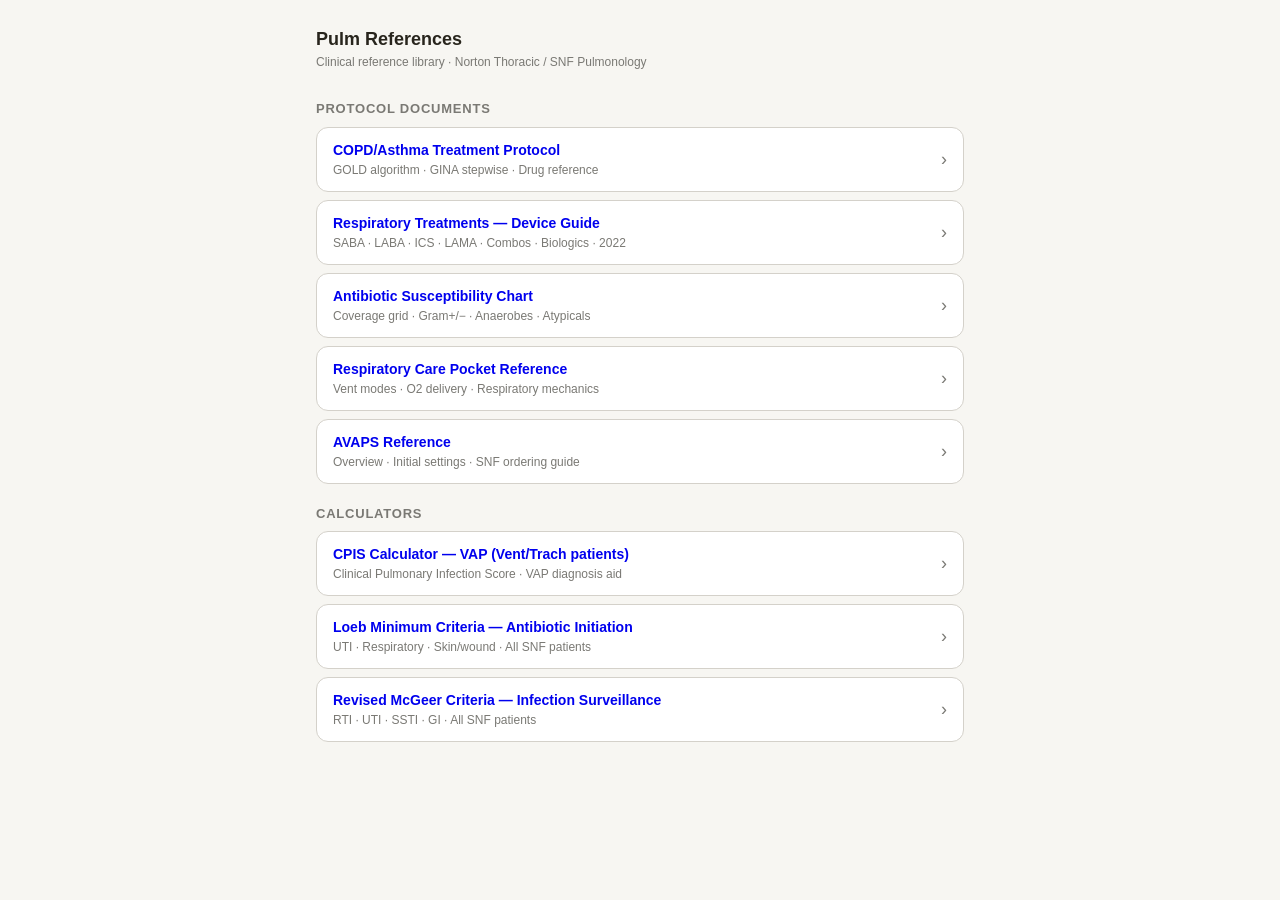
==== index.html @ 7b176ce7 "feat: initial pulm references static site — 8 interactive pages" ====
<!DOCTYPE html>
<html lang="en">
<head>
<meta charset="UTF-8">
<meta name="viewport" content="width=device-width, initial-scale=1, viewport-fit=cover">
<title>Pulm References</title>
<link rel="stylesheet" href="shared.css">
</head>
<body>
<div class="page">
  <div class="sticky-header">
    <h1>Pulm References</h1>
    <p class="subtitle">Clinical reference library · Norton Thoracic / SNF Pulmonology</p>
  </div>
  <h2>Protocol Documents</h2>
  <a href="copd.html" style="text-decoration:none"><div class="card" style="margin-bottom:8px;padding:12px 16px;display:flex;justify-content:space-between;align-items:center">
    <div><div style="font-weight:600;font-size:14px">COPD/Asthma Treatment Protocol</div><div style="font-size:12px;color:var(--muted)">GOLD algorithm · GINA stepwise · Drug reference</div></div>
    <span style="color:var(--muted);font-size:18px">›</span>
  </div></a>
  <a href="respiratory-treatments.html" style="text-decoration:none"><div class="card" style="margin-bottom:8px;padding:12px 16px;display:flex;justify-content:space-between;align-items:center">
    <div><div style="font-weight:600;font-size:14px">Respiratory Treatments — Device Guide</div><div style="font-size:12px;color:var(--muted)">SABA · LABA · ICS · LAMA · Combos · Biologics · 2022</div></div>
    <span style="color:var(--muted);font-size:18px">›</span>
  </div></a>
  <a href="antibiotic-chart.html" style="text-decoration:none"><div class="card" style="margin-bottom:8px;padding:12px 16px;display:flex;justify-content:space-between;align-items:center">
    <div><div style="font-weight:600;font-size:14px">Antibiotic Susceptibility Chart</div><div style="font-size:12px;color:var(--muted)">Coverage grid · Gram+/− · Anaerobes · Atypicals</div></div>
    <span style="color:var(--muted);font-size:18px">›</span>
  </div></a>
  <a href="resp-care.html" style="text-decoration:none"><div class="card" style="margin-bottom:8px;padding:12px 16px;display:flex;justify-content:space-between;align-items:center">
    <div><div style="font-weight:600;font-size:14px">Respiratory Care Pocket Reference</div><div style="font-size:12px;color:var(--muted)">Vent modes · O2 delivery · Respiratory mechanics</div></div>
    <span style="color:var(--muted);font-size:18px">›</span>
  </div></a>
  <a href="avaps.html" style="text-decoration:none"><div class="card" style="margin-bottom:8px;padding:12px 16px;display:flex;justify-content:space-between;align-items:center">
    <div><div style="font-weight:600;font-size:14px">AVAPS Reference</div><div style="font-size:12px;color:var(--muted)">Overview · Initial settings · SNF ordering guide</div></div>
    <span style="color:var(--muted);font-size:18px">›</span>
  </div></a>
  <h2>Calculators</h2>
  <a href="cpis.html" style="text-decoration:none"><div class="card" style="margin-bottom:8px;padding:12px 16px;display:flex;justify-content:space-between;align-items:center">
    <div><div style="font-weight:600;font-size:14px">CPIS Calculator — VAP (Vent/Trach patients)</div><div style="font-size:12px;color:var(--muted)">Clinical Pulmonary Infection Score · VAP diagnosis aid</div></div>
    <span style="color:var(--muted);font-size:18px">›</span>
  </div></a>
  <a href="loeb.html" style="text-decoration:none"><div class="card" style="margin-bottom:8px;padding:12px 16px;display:flex;justify-content:space-between;align-items:center">
    <div><div style="font-weight:600;font-size:14px">Loeb Minimum Criteria — Antibiotic Initiation</div><div style="font-size:12px;color:var(--muted)">UTI · Respiratory · Skin/wound · All SNF patients</div></div>
    <span style="color:var(--muted);font-size:18px">›</span>
  </div></a>
  <a href="mcgeer.html" style="text-decoration:none"><div class="card" style="margin-bottom:8px;padding:12px 16px;display:flex;justify-content:space-between;align-items:center">
    <div><div style="font-weight:600;font-size:14px">Revised McGeer Criteria — Infection Surveillance</div><div style="font-size:12px;color:var(--muted)">RTI · UTI · SSTI · GI · All SNF patients</div></div>
    <span style="color:var(--muted);font-size:18px">›</span>
  </div></a>
</div>
</body>
</html>
---- shared.css ----
/* Pulm References — shared styles */
:root {
  --bg: #F7F6F2;
  --surface: #FFFFFF;
  --border: #D4D1CA;
  --text: #28251D;
  --muted: #7A7974;
  --faint: #BAB9B4;
  --primary: #01696F;
  --primary-light: #E6F3F4;
  --primary-dark: #0C4E54;
  --green: #437A22;
  --green-bg: #F0F7EA;
  --amber: #964219;
  --amber-bg: #FEF3E2;
  --red: #A13544;
  --red-bg: #FAEAED;
  --blue: #006494;
  --blue-bg: #E6F1F8;
}
@media (prefers-color-scheme: dark) {
  :root {
    --bg: #171614;
    --surface: #1C1B19;
    --border: #393836;
    --text: #CDCCCA;
    --muted: #797876;
    --faint: #5A5957;
    --primary: #4F98A3;
    --primary-light: #1A2E30;
    --primary-dark: #227F8B;
    --green: #6DAA45;
    --green-bg: #182510;
    --amber: #BB653B;
    --amber-bg: #2A1A0A;
    --red: #DD6974;
    --red-bg: #2A0F12;
    --blue: #5591C7;
    --blue-bg: #0E1F2E;
  }
}
* { box-sizing: border-box; margin: 0; padding: 0; }
html { font-size: 16px; -webkit-text-size-adjust: 100%; }
body {
  font-family: -apple-system, BlinkMacSystemFont, "San Francisco", "Helvetica Neue", Arial, sans-serif;
  background: var(--bg);
  color: var(--text);
  line-height: 1.5;
  padding: 0;
  min-height: 100dvh;
}
.page { max-width: 680px; margin: 0 auto; padding: 16px 16px 60px; }
h1 { font-size: 18px; font-weight: 700; color: var(--text); line-height: 1.3; }
h2 { font-size: 13px; font-weight: 600; color: var(--muted); text-transform: uppercase; letter-spacing: 0.06em; margin: 20px 0 8px; }
h3 { font-size: 14px; font-weight: 600; color: var(--text); margin-bottom: 4px; }
p { font-size: 13px; color: var(--muted); margin-top: 4px; }
.subtitle { font-size: 12px; color: var(--muted); margin-top: 2px; }
.card { background: var(--surface); border: 1px solid var(--border); border-radius: 12px; overflow: hidden; margin-bottom: 8px; }
.card-header { padding: 10px 14px; background: rgba(0,0,0,0.03); display: flex; align-items: center; justify-content: between; cursor: pointer; }
.card-body { padding: 10px 14px; font-size: 13px; border-top: 1px solid var(--border); }
.badge { display: inline-block; padding: 2px 8px; border-radius: 20px; font-size: 11px; font-weight: 600; background: var(--primary-light); color: var(--primary); }
.badge-green { background: var(--green-bg); color: var(--green); }
.badge-red { background: var(--red-bg); color: var(--red); }
.badge-amber { background: var(--amber-bg); color: var(--amber); }
.notice { border-radius: 10px; padding: 10px 12px; font-size: 12px; margin-bottom: 14px; }
.notice-amber { background: var(--amber-bg); border: 1px solid #E8A96A; color: var(--amber); }
.notice-blue { background: var(--blue-bg); border: 1px solid #7ABBE0; color: var(--blue); }
.notice-green { background: var(--green-bg); border: 1px solid #8EC96A; color: var(--green); }
/* Tabs */
.tabs { display: flex; gap: 4px; flex-wrap: wrap; margin-bottom: 16px; }
.tab-btn { padding: 6px 14px; border-radius: 20px; font-size: 12px; font-weight: 500; border: none; cursor: pointer; background: var(--border); color: var(--muted); transition: all 0.15s; }
.tab-btn.active { background: var(--primary); color: #fff; }
/* Check items */
.check-item { width: 100%; display: flex; align-items: flex-start; gap: 10px; padding: 10px 12px; border-radius: 10px; border: 1px solid var(--border); background: var(--surface); cursor: pointer; text-align: left; font-size: 13px; color: var(--text); margin-bottom: 6px; transition: all 0.12s; }
.check-item.checked { border-color: var(--primary); background: var(--primary-light); color: var(--primary); font-weight: 500; }
.check-box { width: 18px; height: 18px; min-width: 18px; border-radius: 5px; border: 2px solid var(--faint); display: flex; align-items: center; justify-content: center; font-size: 10px; transition: all 0.12s; }
.check-item.checked .check-box { background: var(--primary); border-color: var(--primary); color: #fff; }
.result-met { padding: 10px 12px; border-radius: 10px; background: var(--green-bg); border: 1px solid var(--green); font-size: 12px; font-weight: 600; color: var(--green); margin-top: 8px; }
.result-notmet { padding: 10px 12px; border-radius: 10px; background: var(--surface); border: 1px solid var(--border); font-size: 12px; color: var(--muted); margin-top: 8px; }
/* Table */
.tbl { width: 100%; border-collapse: collapse; font-size: 11px; }
.tbl th { background: rgba(0,0,0,0.04); padding: 6px 8px; text-align: left; font-weight: 600; border: 1px solid var(--border); }
.tbl td { padding: 6px 8px; border: 1px solid var(--border); vertical-align: top; }
.tbl tr:nth-child(even) td { background: rgba(0,0,0,0.015); }
.check-cell { text-align: center; }
.dot-yes { display: inline-block; width: 14px; height: 14px; border-radius: 3px; background: var(--primary); }
.dot-no { display: inline-block; width: 14px; height: 14px; border-radius: 3px; background: var(--border); }
/* Score */
.score-box { background: var(--surface); border: 2px solid var(--border); border-radius: 14px; padding: 16px; text-align: center; margin-bottom: 16px; }
.score-num { font-size: 48px; font-weight: 800; color: var(--primary); line-height: 1; }
.score-label { font-size: 13px; color: var(--muted); margin-top: 4px; }
.score-interp { font-size: 13px; font-weight: 600; margin-top: 6px; }
.score-high { color: var(--red); }
.score-low { color: var(--green); }
/* Reset button */
.btn-reset { width: 100%; padding: 12px; border-radius: 10px; border: 1px solid var(--border); background: var(--surface); color: var(--muted); font-size: 13px; font-weight: 500; cursor: pointer; margin-top: 12px; }
/* Select / slider */
select { width: 100%; padding: 8px 10px; border-radius: 8px; border: 1px solid var(--border); background: var(--surface); color: var(--text); font-size: 13px; margin-top: 4px; }
/* Collapsible */
details summary { cursor: pointer; padding: 10px 14px; font-size: 14px; font-weight: 600; list-style: none; display: flex; align-items: center; justify-content: space-between; }
details summary::after { content: "›"; font-size: 18px; color: var(--muted); transform: rotate(90deg); display: inline-block; transition: transform 0.2s; }
details[open] summary::after { transform: rotate(270deg); }
details .detail-body { padding: 0 14px 12px; font-size: 13px; border-top: 1px solid var(--border); }
.row-kv { display: flex; justify-content: space-between; align-items: baseline; padding: 5px 0; border-bottom: 1px solid var(--border); font-size: 13px; gap: 8px; }
.row-kv:last-child { border-bottom: none; }
.row-kv .kv-key { color: var(--muted); font-size: 12px; flex-shrink: 0; }
.row-kv .kv-val { font-weight: 500; text-align: right; }
.pro { color: var(--green); } .con { color: var(--amber); }
.sticky-header { position: sticky; top: 0; background: var(--bg); padding: 12px 0 8px; z-index: 10; }
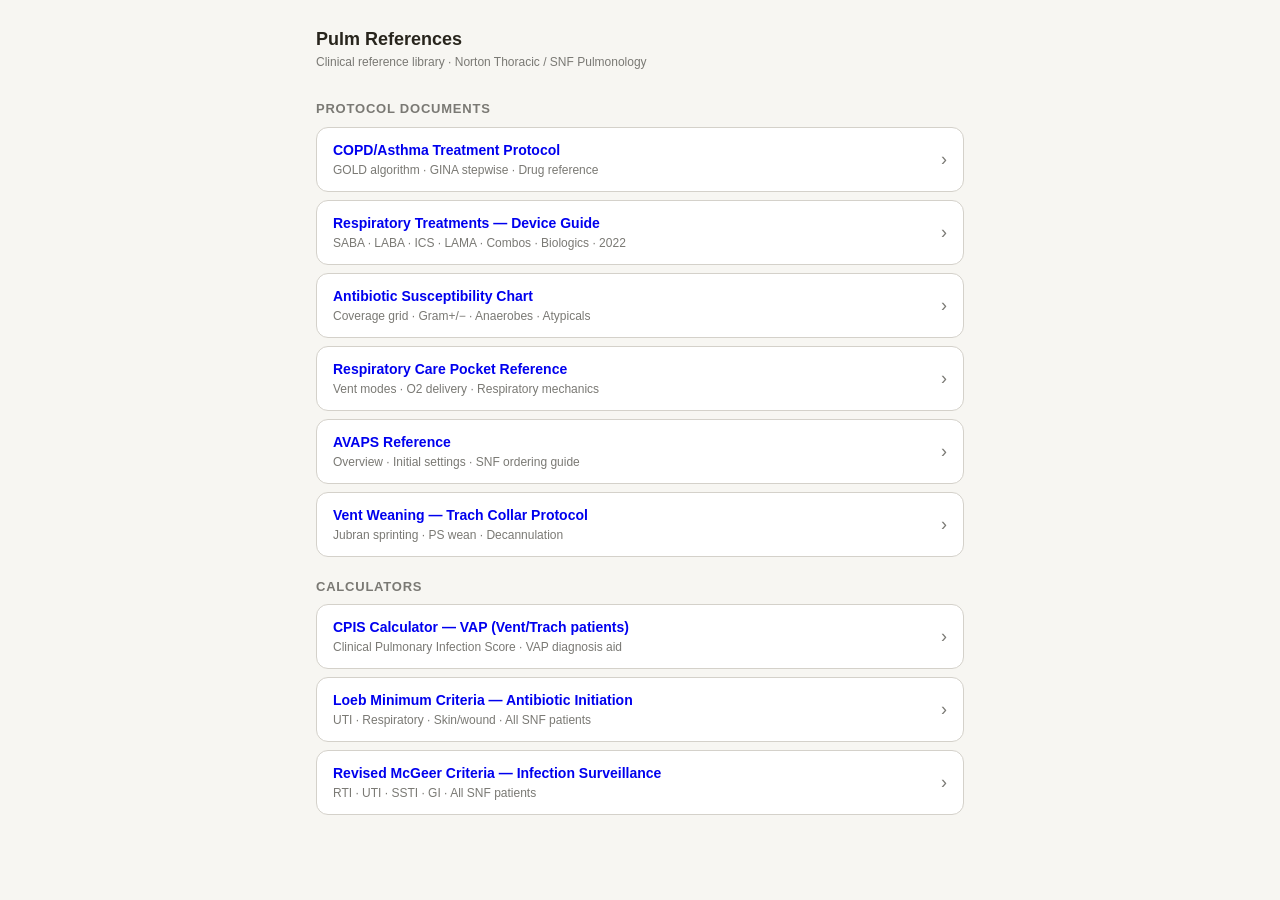
==== commit 3a2a9b74: "Add Vent Weaning (Trach Collar) reference page - New vent-weaning.html with 7 tabs: Overview, Screen" ====
--- a/index.html
+++ b/index.html
@@ -33,6 +33,10 @@
     <div><div style="font-weight:600;font-size:14px">AVAPS Reference</div><div style="font-size:12px;color:var(--muted)">Overview · Initial settings · SNF ordering guide</div></div>
     <span style="color:var(--muted);font-size:18px">›</span>
   </div></a>
+  <a href="vent-weaning.html" style="text-decoration:none"><div class="card" style="margin-bottom:8px;padding:12px 16px;display:flex;justify-content:space-between;align-items:center">
+    <div><div style="font-weight:600;font-size:14px">Vent Weaning — Trach Collar Protocol</div><div style="font-size:12px;color:var(--muted)">Jubran sprinting · PS wean · Decannulation</div></div>
+    <span style="color:var(--muted);font-size:18px">›</span>
+  </div></a>
   <h2>Calculators</h2>
   <a href="cpis.html" style="text-decoration:none"><div class="card" style="margin-bottom:8px;padding:12px 16px;display:flex;justify-content:space-between;align-items:center">
     <div><div style="font-weight:600;font-size:14px">CPIS Calculator — VAP (Vent/Trach patients)</div><div style="font-size:12px;color:var(--muted)">Clinical Pulmonary Infection Score · VAP diagnosis aid</div></div>
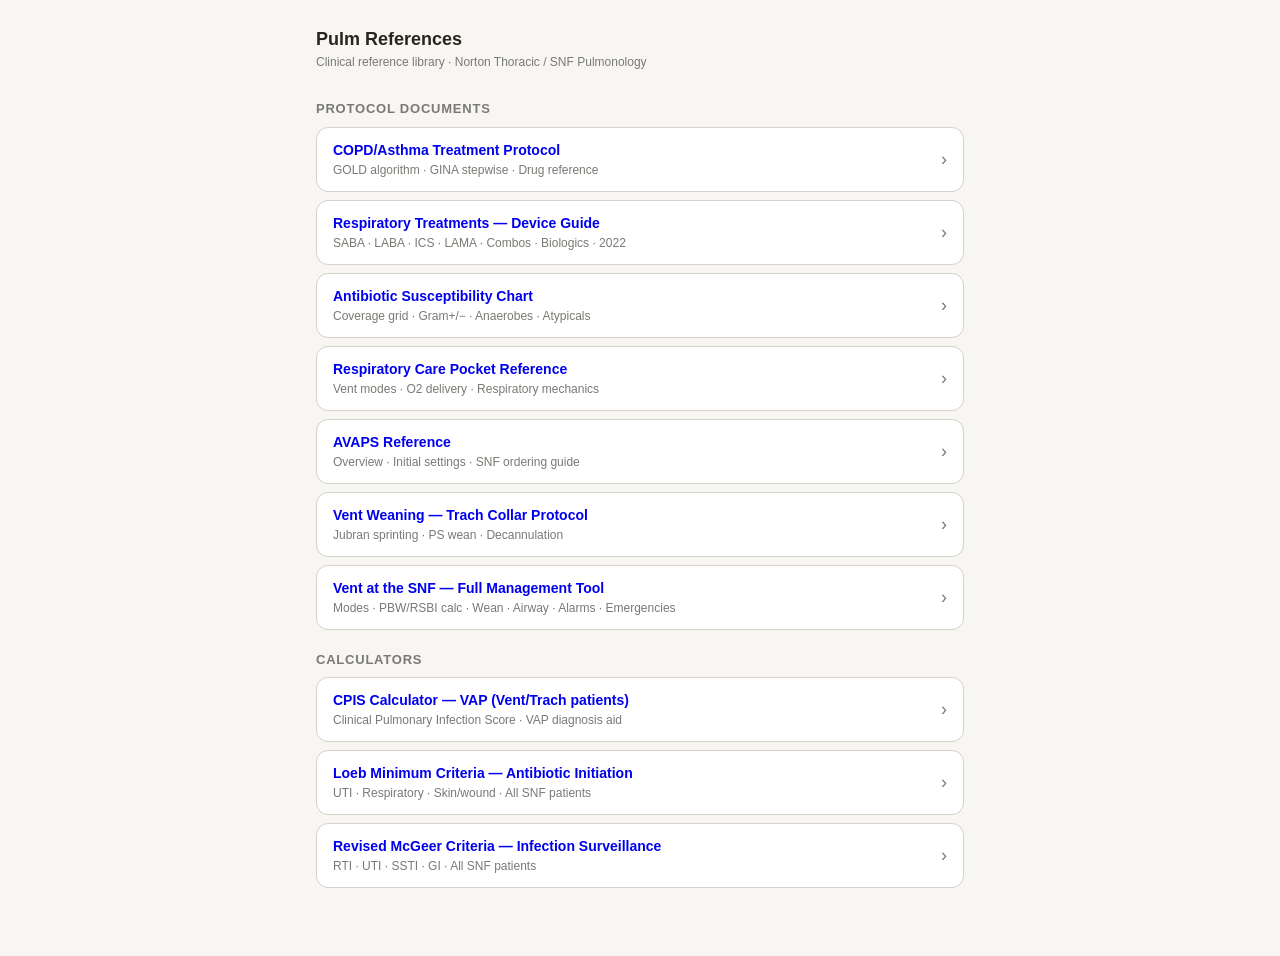
==== commit 49629ce8: "Add 'Vent at the SNF' full ventilator management & weaning point-of-care tool" ====
--- a/index.html
+++ b/index.html
@@ -37,6 +37,10 @@
     <div><div style="font-weight:600;font-size:14px">Vent Weaning — Trach Collar Protocol</div><div style="font-size:12px;color:var(--muted)">Jubran sprinting · PS wean · Decannulation</div></div>
     <span style="color:var(--muted);font-size:18px">›</span>
   </div></a>
+  <a href="vent-snf.html" style="text-decoration:none"><div class="card" style="margin-bottom:8px;padding:12px 16px;display:flex;justify-content:space-between;align-items:center">
+    <div><div style="font-weight:600;font-size:14px">Vent at the SNF — Full Management Tool</div><div style="font-size:12px;color:var(--muted)">Modes · PBW/RSBI calc · Wean · Airway · Alarms · Emergencies</div></div>
+    <span style="color:var(--muted);font-size:18px">›</span>
+  </div></a>
   <h2>Calculators</h2>
   <a href="cpis.html" style="text-decoration:none"><div class="card" style="margin-bottom:8px;padding:12px 16px;display:flex;justify-content:space-between;align-items:center">
     <div><div style="font-weight:600;font-size:14px">CPIS Calculator — VAP (Vent/Trach patients)</div><div style="font-size:12px;color:var(--muted)">Clinical Pulmonary Infection Score · VAP diagnosis aid</div></div>
